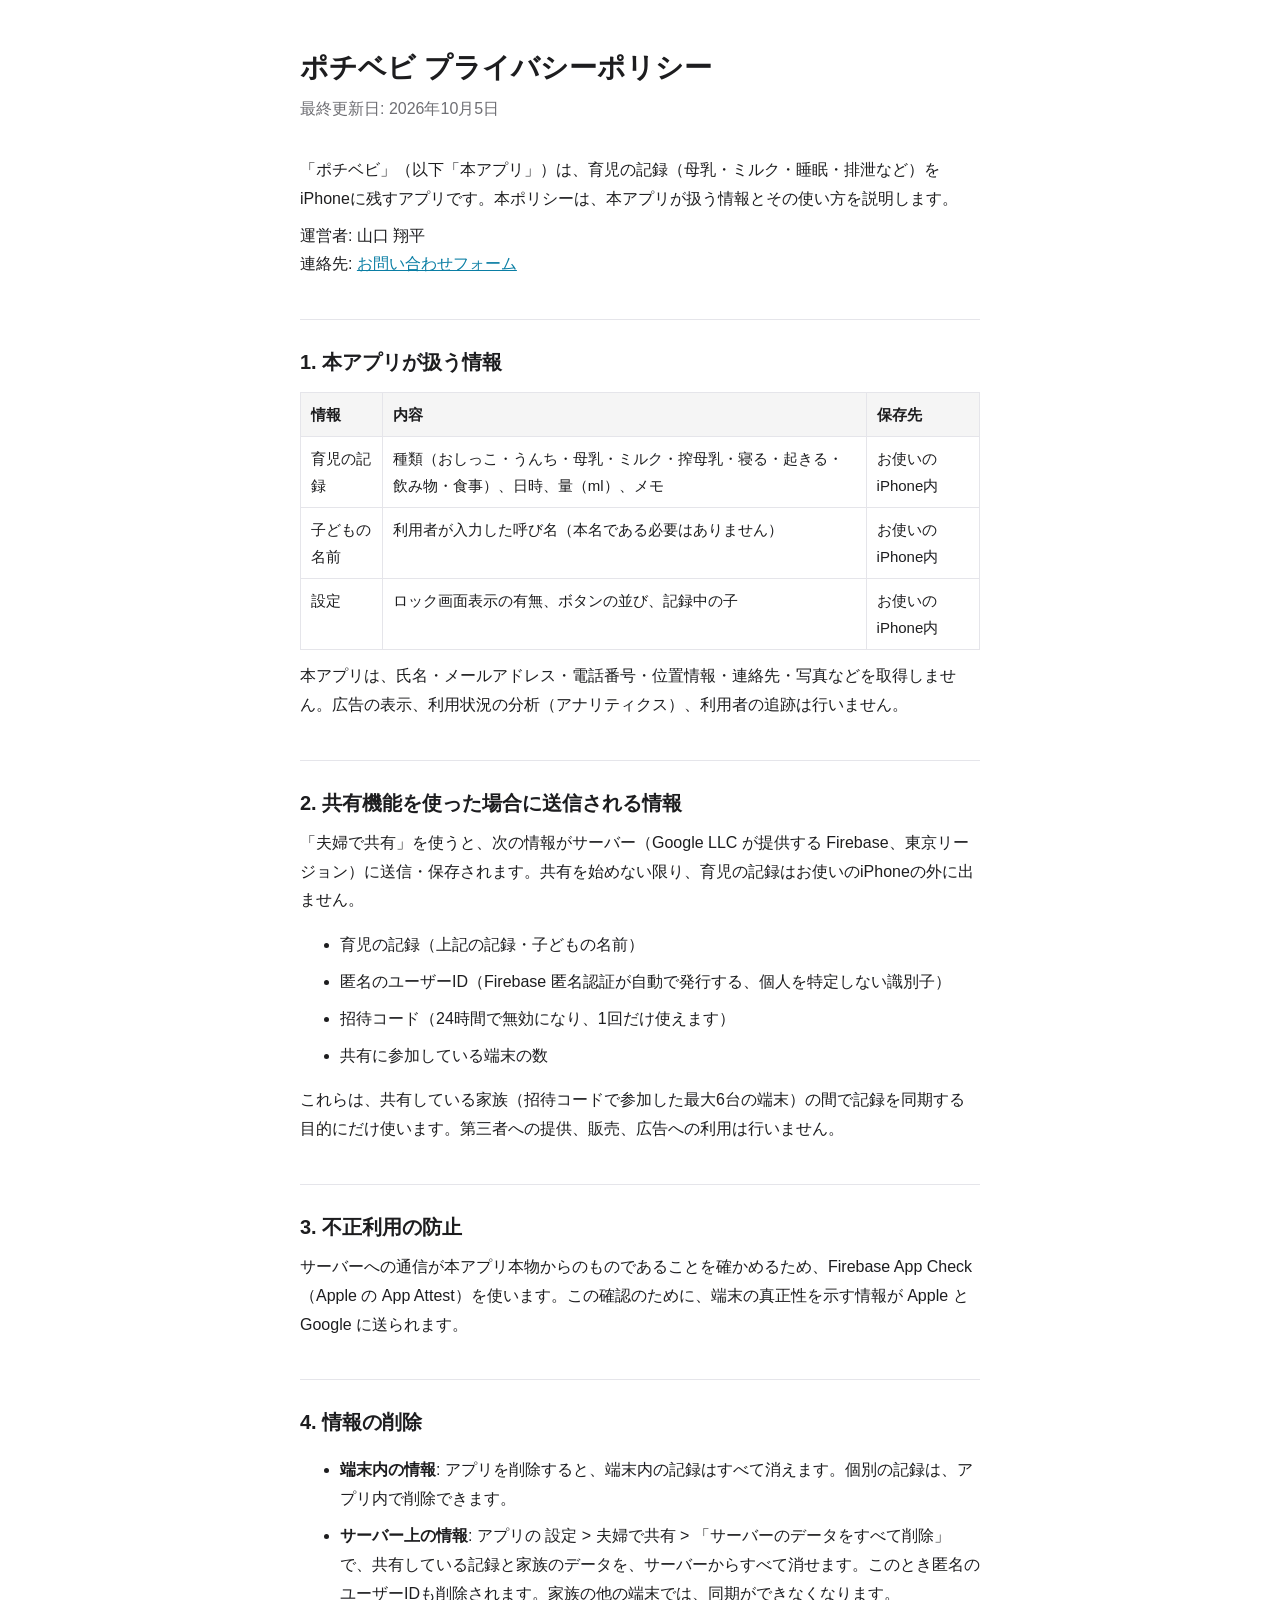
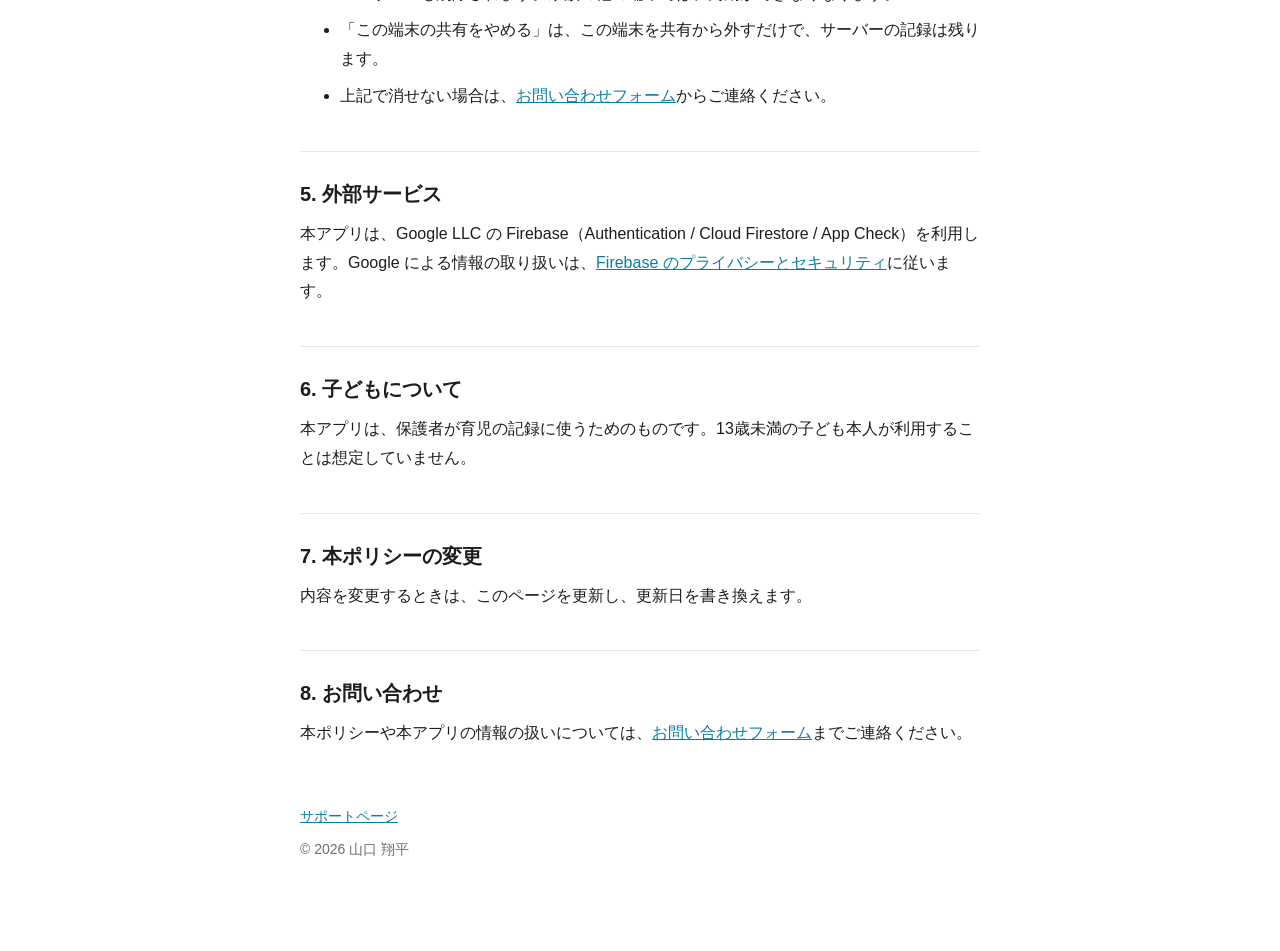
==== privacy.html @ d969e41c "ポチベビのサポートページとプライバシーポリシー Co-Authored-By: Claude Sonnet 5.5 <noreply@anthropic.com>" ====
<!doctype html>
<html lang="ja">
<head>
<meta charset="utf-8">
<meta name="viewport" content="width=device-width, initial-scale=1">
<title>ポチベビ プライバシーポリシー</title>
<link rel="stylesheet" href="style.css">
</head>
<body>
<main>
<h1>ポチベビ プライバシーポリシー</h1>
<p class="lead">最終更新日: 2026年10月5日</p>

<p>「ポチベビ」（以下「本アプリ」）は、育児の記録（母乳・ミルク・睡眠・排泄など）をiPhoneに残すアプリです。本ポリシーは、本アプリが扱う情報とその使い方を説明します。</p>
<p>運営者: 山口 翔平<br>連絡先: <a href="https://docs.google.com/forms/d/e/1FAIpQLSfen49fy6Xwc88jlpA7DFT-27siMevrAxBzcOBmrE91WLg9Kw/viewform">お問い合わせフォーム</a></p>

<h2>1. 本アプリが扱う情報</h2>
<table>
<tr><th>情報</th><th>内容</th><th>保存先</th></tr>
<tr><td>育児の記録</td><td>種類（おしっこ・うんち・母乳・ミルク・搾母乳・寝る・起きる・飲み物・食事）、日時、量（ml）、メモ</td><td>お使いのiPhone内</td></tr>
<tr><td>子どもの名前</td><td>利用者が入力した呼び名（本名である必要はありません）</td><td>お使いのiPhone内</td></tr>
<tr><td>設定</td><td>ロック画面表示の有無、ボタンの並び、記録中の子</td><td>お使いのiPhone内</td></tr>
</table>
<p>本アプリは、氏名・メールアドレス・電話番号・位置情報・連絡先・写真などを取得しません。広告の表示、利用状況の分析（アナリティクス）、利用者の追跡は行いません。</p>

<h2>2. 共有機能を使った場合に送信される情報</h2>
<p>「夫婦で共有」を使うと、次の情報がサーバー（Google LLC が提供する Firebase、東京リージョン）に送信・保存されます。共有を始めない限り、育児の記録はお使いのiPhoneの外に出ません。</p>
<ul>
<li>育児の記録（上記の記録・子どもの名前）</li>
<li>匿名のユーザーID（Firebase 匿名認証が自動で発行する、個人を特定しない識別子）</li>
<li>招待コード（24時間で無効になり、1回だけ使えます）</li>
<li>共有に参加している端末の数</li>
</ul>
<p>これらは、共有している家族（招待コードで参加した最大6台の端末）の間で記録を同期する目的にだけ使います。第三者への提供、販売、広告への利用は行いません。</p>

<h2>3. 不正利用の防止</h2>
<p>サーバーへの通信が本アプリ本物からのものであることを確かめるため、Firebase App Check（Apple の App Attest）を使います。この確認のために、端末の真正性を示す情報が Apple と Google に送られます。</p>

<h2>4. 情報の削除</h2>
<ul>
<li><strong>端末内の情報</strong>: アプリを削除すると、端末内の記録はすべて消えます。個別の記録は、アプリ内で削除できます。</li>
<li><strong>サーバー上の情報</strong>: アプリの 設定 &gt; 夫婦で共有 &gt; 「サーバーのデータをすべて削除」で、共有している記録と家族のデータを、サーバーからすべて消せます。このとき匿名のユーザーIDも削除されます。家族の他の端末では、同期ができなくなります。</li>
<li>「この端末の共有をやめる」は、この端末を共有から外すだけで、サーバーの記録は残ります。</li>
<li>上記で消せない場合は、<a href="https://docs.google.com/forms/d/e/1FAIpQLSfen49fy6Xwc88jlpA7DFT-27siMevrAxBzcOBmrE91WLg9Kw/viewform">お問い合わせフォーム</a>からご連絡ください。</li>
</ul>

<h2>5. 外部サービス</h2>
<p>本アプリは、Google LLC の Firebase（Authentication / Cloud Firestore / App Check）を利用します。Google による情報の取り扱いは、<a href="https://firebase.google.com/support/privacy">Firebase のプライバシーとセキュリティ</a>に従います。</p>

<h2>6. 子どもについて</h2>
<p>本アプリは、保護者が育児の記録に使うためのものです。13歳未満の子ども本人が利用することは想定していません。</p>

<h2>7. 本ポリシーの変更</h2>
<p>内容を変更するときは、このページを更新し、更新日を書き換えます。</p>

<h2>8. お問い合わせ</h2>
<p>本ポリシーや本アプリの情報の扱いについては、<a href="https://docs.google.com/forms/d/e/1FAIpQLSfen49fy6Xwc88jlpA7DFT-27siMevrAxBzcOBmrE91WLg9Kw/viewform">お問い合わせフォーム</a>までご連絡ください。</p>

<footer>
<nav><a href="index.html">サポートページ</a></nav>
<p>© 2026 山口 翔平</p>
</footer>
</main>
</body>
</html>
---- style.css ----
:root { --fg:#1d1d1f; --muted:#6e6e73; --bg:#fff; --line:#e5e5ea; --accent:#0a7ea4; }
@media (prefers-color-scheme: dark) { :root { --fg:#f5f5f7; --muted:#a1a1a6; --bg:#111; --line:#2c2c2e; --accent:#5ac8fa; } }
* { box-sizing:border-box; }
body { margin:0; background:var(--bg); color:var(--fg); font:16px/1.8 -apple-system,BlinkMacSystemFont,"Hiragino Sans","Hiragino Kaku Gothic ProN","Noto Sans JP",sans-serif; }
main { max-width:720px; margin:0 auto; padding:48px 20px 80px; }
h1 { font-size:28px; line-height:1.4; margin:0 0 8px; }
h2 { font-size:20px; margin:40px 0 8px; padding-top:24px; border-top:1px solid var(--line); }
p, li { margin:8px 0; }
.lead { color:var(--muted); margin-bottom:32px; }
a { color:var(--accent); }
table { border-collapse:collapse; width:100%; margin:12px 0; font-size:15px; }
th, td { border:1px solid var(--line); padding:8px 10px; text-align:left; vertical-align:top; }
th { background:rgba(127,127,127,.08); }
.btn { display:inline-block; padding:10px 20px; border-radius:10px; background:var(--accent); color:#fff; text-decoration:none; font-weight:600; }
footer { margin-top:56px; color:var(--muted); font-size:14px; }
nav a { margin-right:16px; }
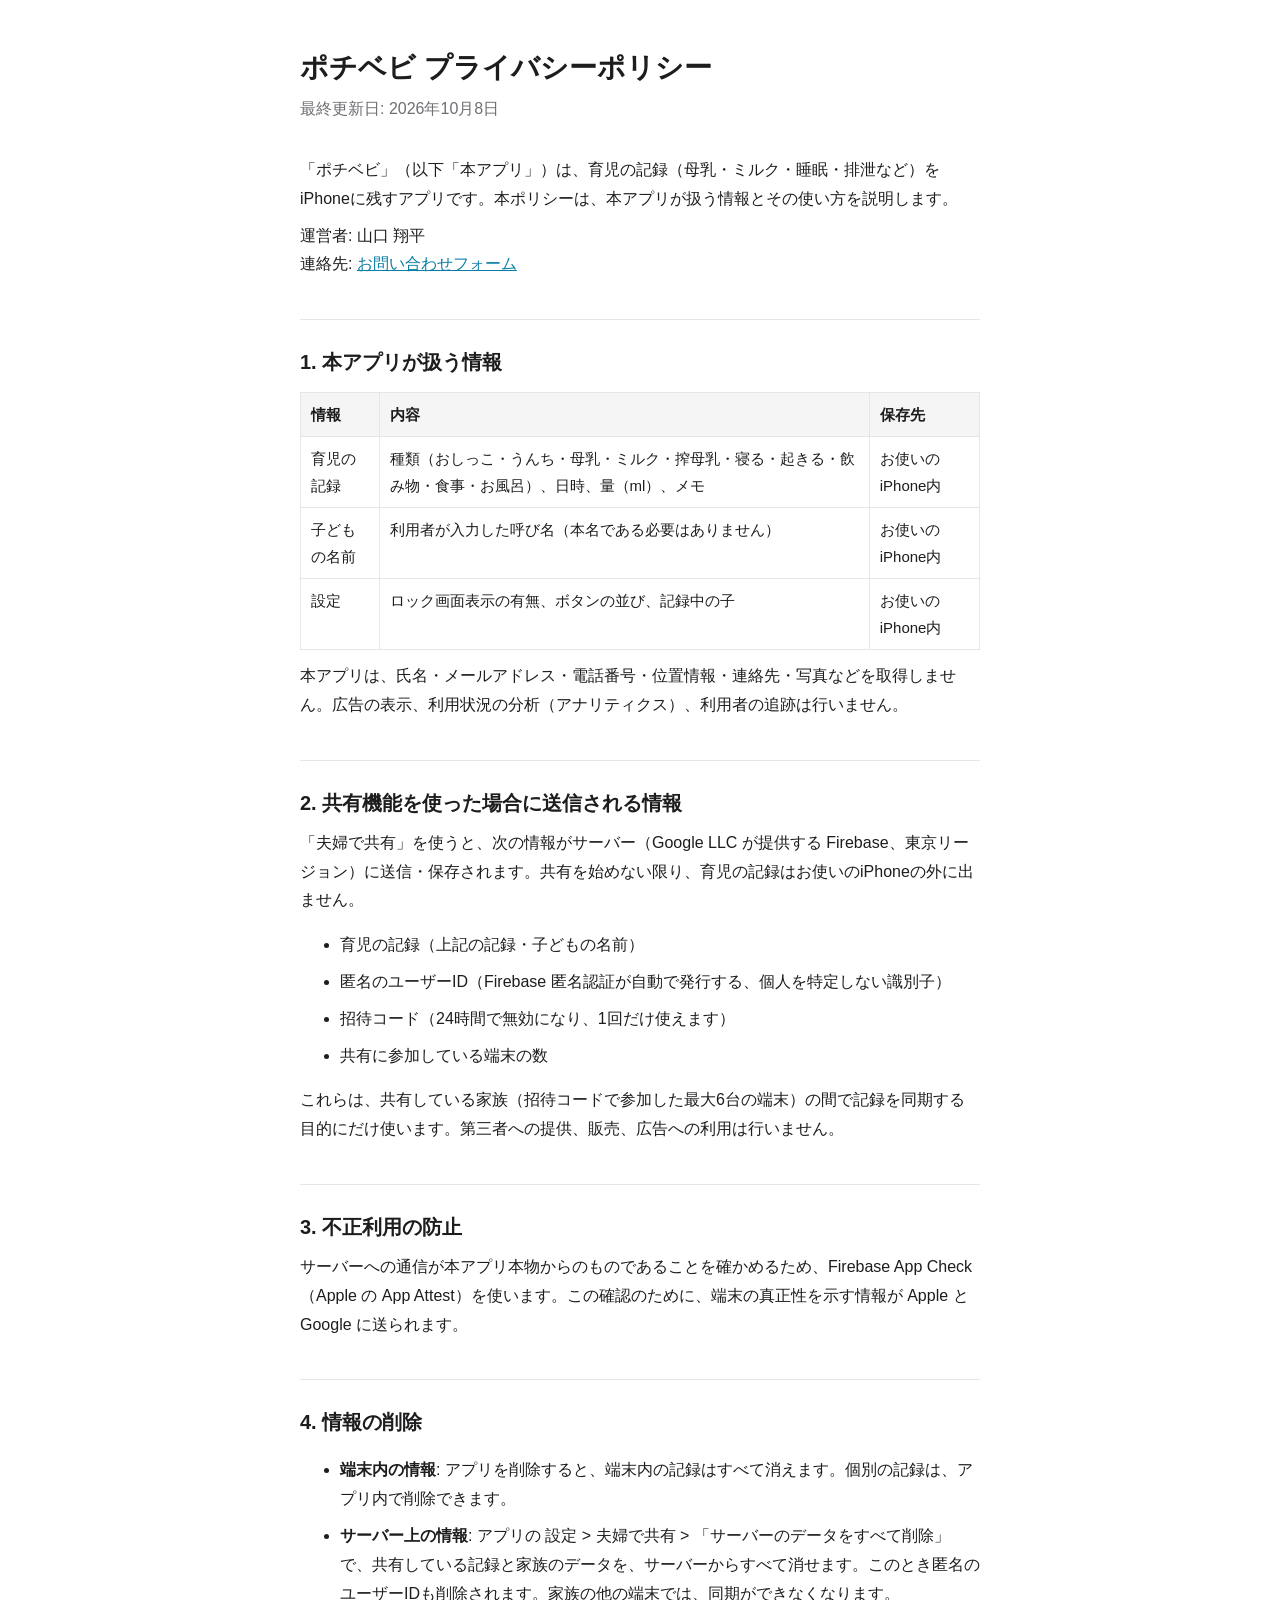
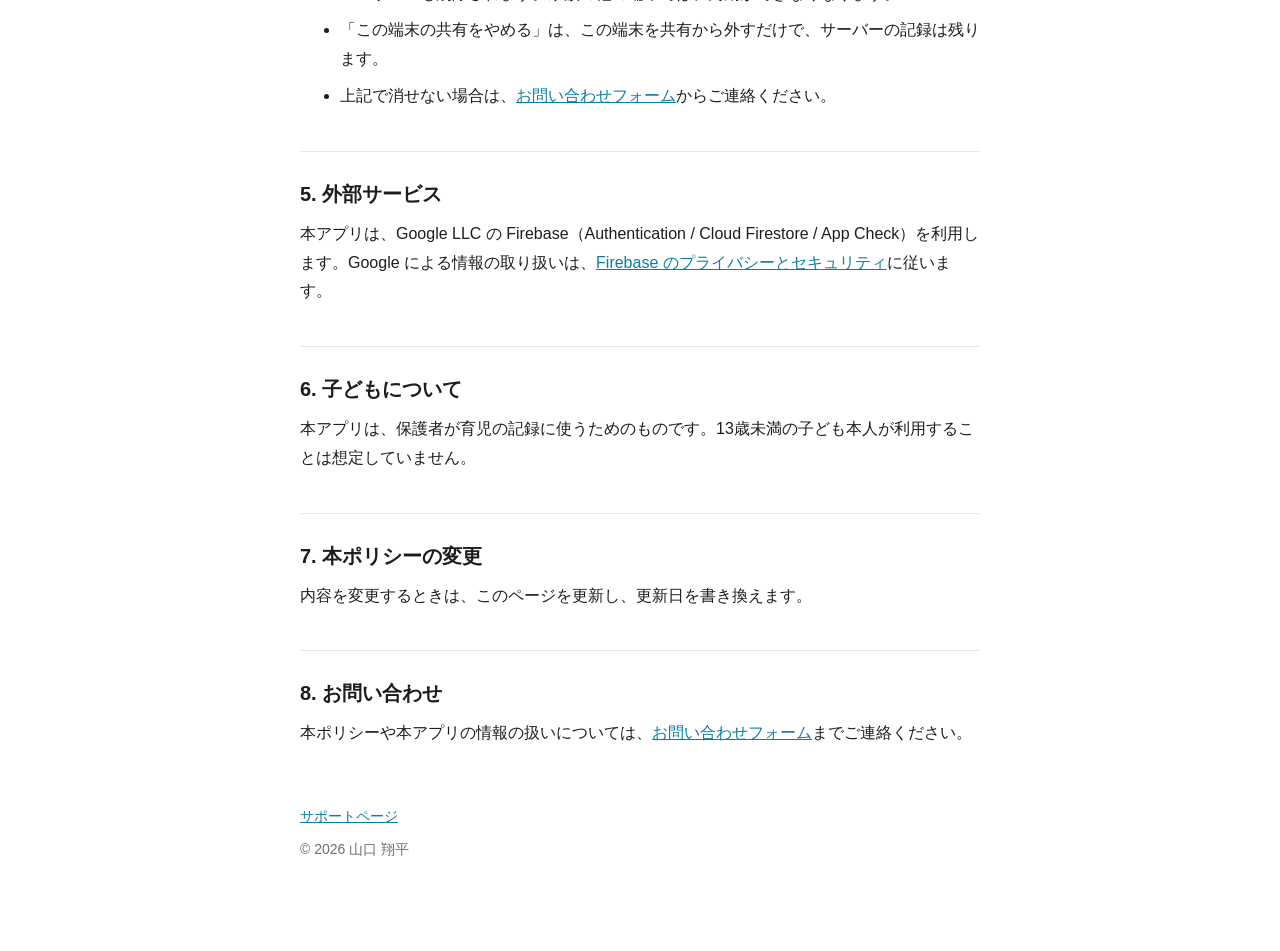
==== commit 78c96b08: "プライバシーポリシー: 記録の種類に「お風呂」を追加（1.0.1） Co-Authored-By: Claude Opus 5.5 <noreply@anthropic.com>" ====
--- a/privacy.html
+++ b/privacy.html
@@ -9,7 +9,7 @@
 <body>
 <main>
 <h1>ポチベビ プライバシーポリシー</h1>
-<p class="lead">最終更新日: 2026年10月5日</p>
+<p class="lead">最終更新日: 2026年10月8日</p>
 
 <p>「ポチベビ」（以下「本アプリ」）は、育児の記録（母乳・ミルク・睡眠・排泄など）をiPhoneに残すアプリです。本ポリシーは、本アプリが扱う情報とその使い方を説明します。</p>
 <p>運営者: 山口 翔平<br>連絡先: <a href="https://docs.google.com/forms/d/e/1FAIpQLSfen49fy6Xwc88jlpA7DFT-27siMevrAxBzcOBmrE91WLg9Kw/viewform">お問い合わせフォーム</a></p>
@@ -17,7 +17,7 @@
 <h2>1. 本アプリが扱う情報</h2>
 <table>
 <tr><th>情報</th><th>内容</th><th>保存先</th></tr>
-<tr><td>育児の記録</td><td>種類（おしっこ・うんち・母乳・ミルク・搾母乳・寝る・起きる・飲み物・食事）、日時、量（ml）、メモ</td><td>お使いのiPhone内</td></tr>
+<tr><td>育児の記録</td><td>種類（おしっこ・うんち・母乳・ミルク・搾母乳・寝る・起きる・飲み物・食事・お風呂）、日時、量（ml）、メモ</td><td>お使いのiPhone内</td></tr>
 <tr><td>子どもの名前</td><td>利用者が入力した呼び名（本名である必要はありません）</td><td>お使いのiPhone内</td></tr>
 <tr><td>設定</td><td>ロック画面表示の有無、ボタンの並び、記録中の子</td><td>お使いのiPhone内</td></tr>
 </table>
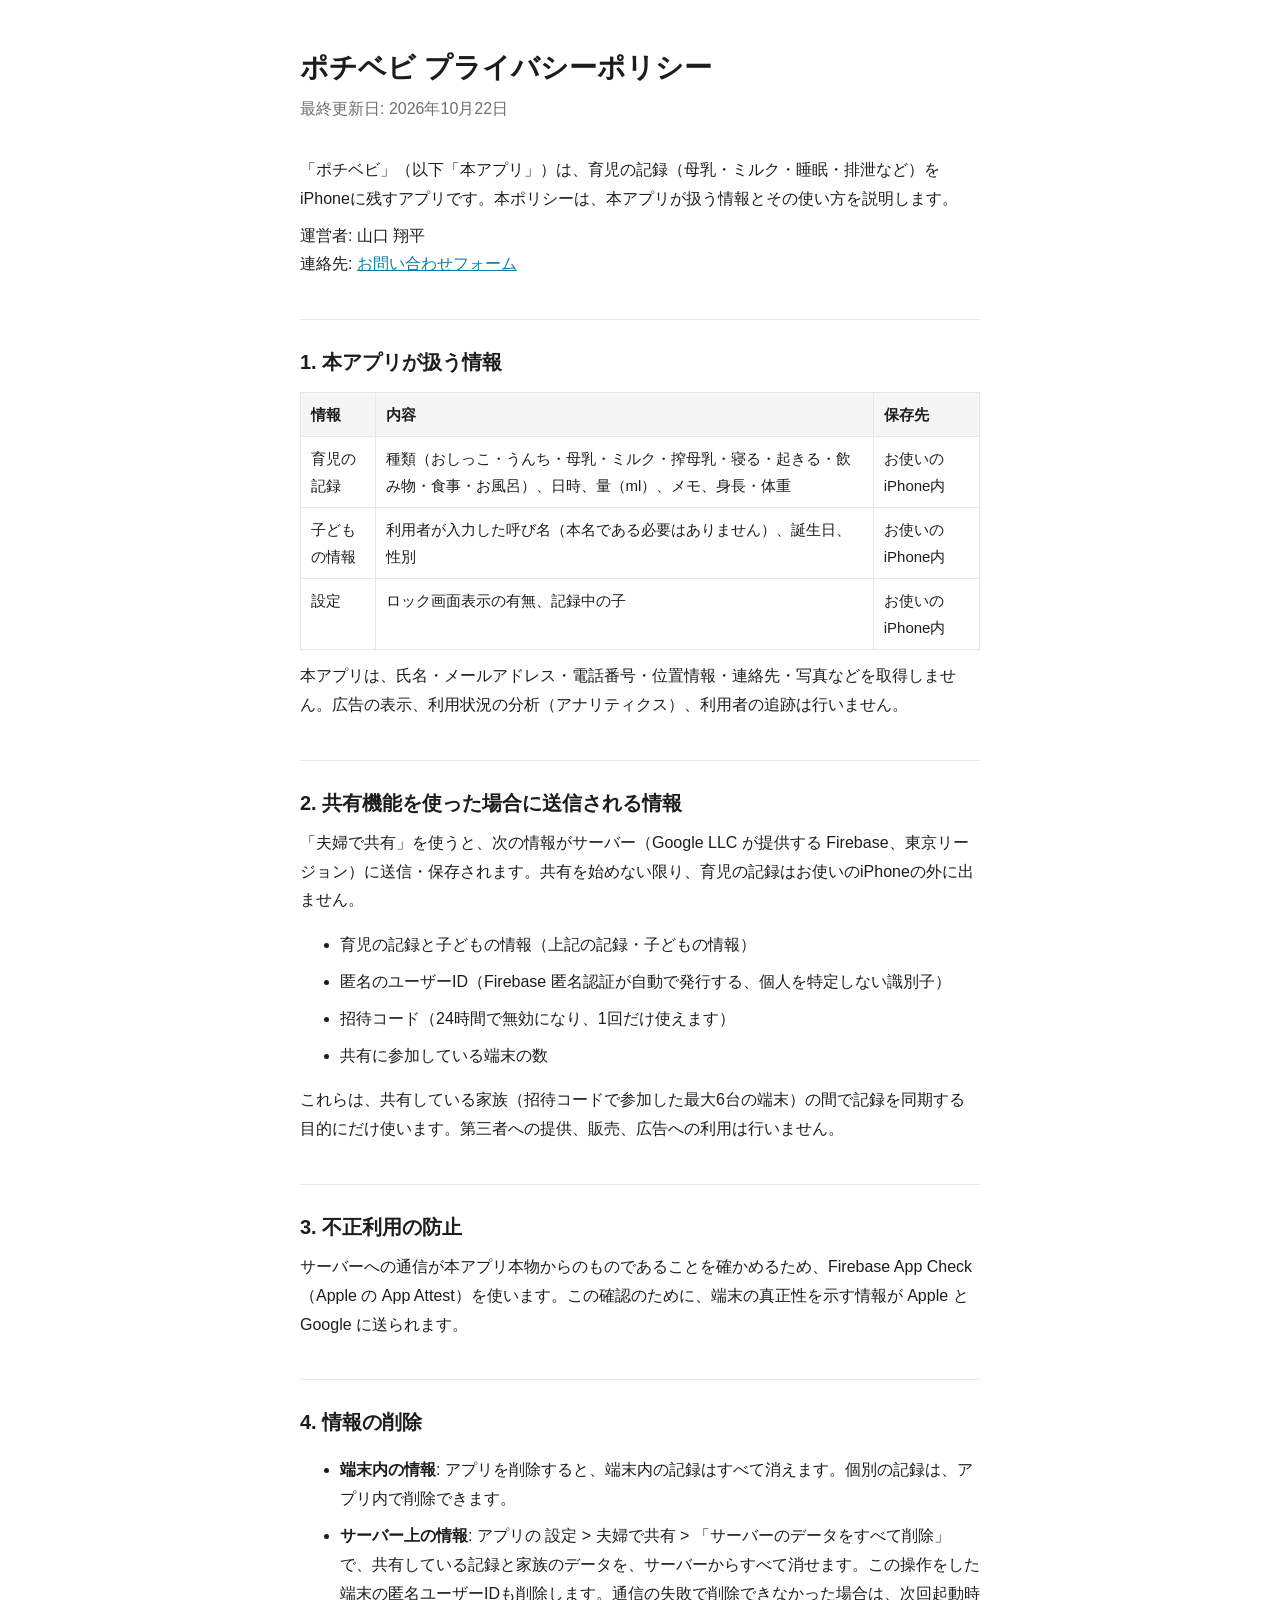
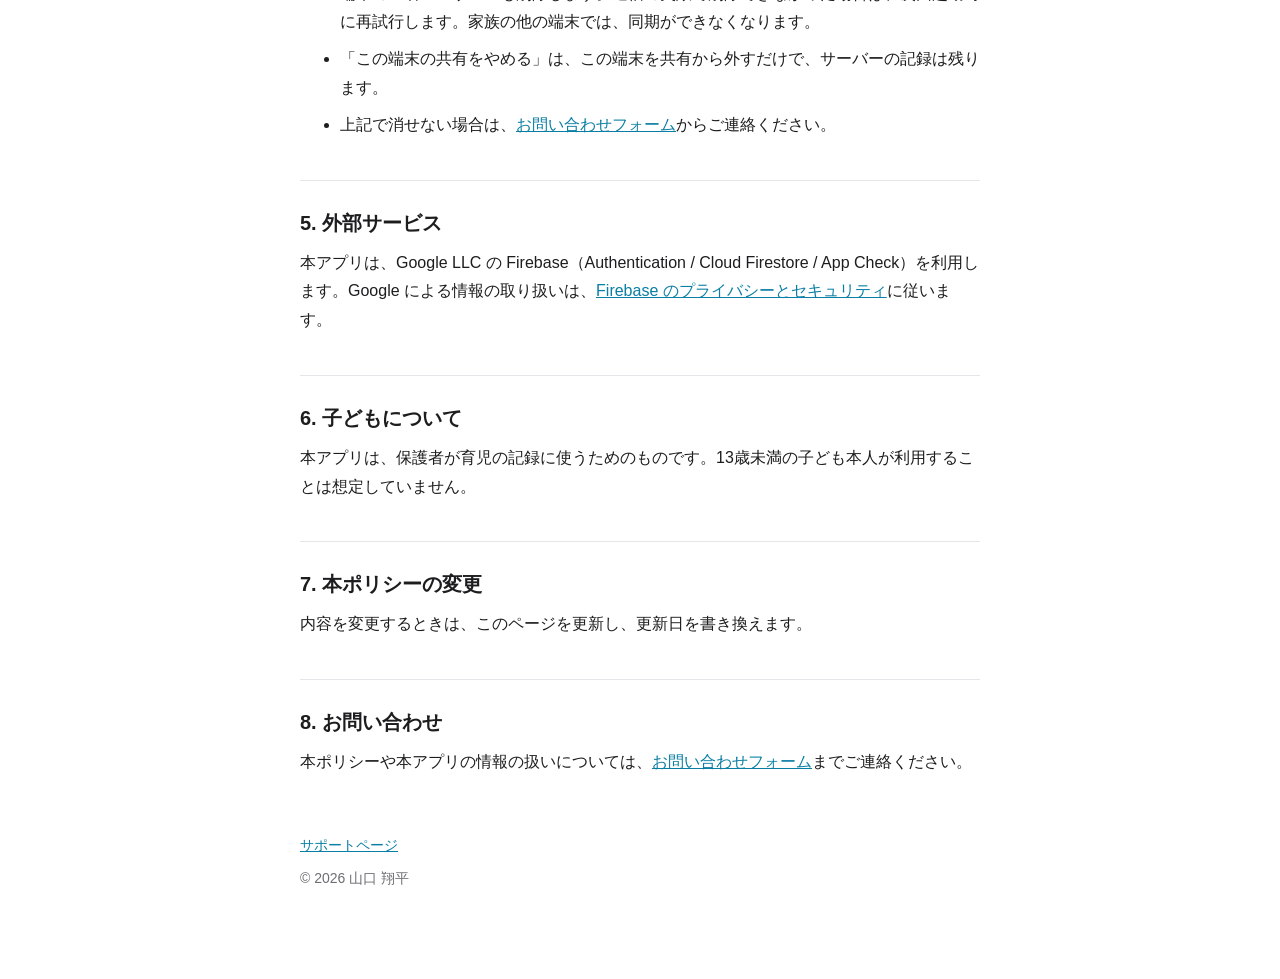
==== commit 643b62b9: "docs: update privacy policy for shared data" ====
--- a/privacy.html
+++ b/privacy.html
@@ -9,7 +9,7 @@
 <body>
 <main>
 <h1>ポチベビ プライバシーポリシー</h1>
-<p class="lead">最終更新日: 2026年10月8日</p>
+<p class="lead">最終更新日: 2026年10月22日</p>
 
 <p>「ポチベビ」（以下「本アプリ」）は、育児の記録（母乳・ミルク・睡眠・排泄など）をiPhoneに残すアプリです。本ポリシーは、本アプリが扱う情報とその使い方を説明します。</p>
 <p>運営者: 山口 翔平<br>連絡先: <a href="https://docs.google.com/forms/d/e/1FAIpQLSfen49fy6Xwc88jlpA7DFT-27siMevrAxBzcOBmrE91WLg9Kw/viewform">お問い合わせフォーム</a></p>
@@ -17,16 +17,16 @@
 <h2>1. 本アプリが扱う情報</h2>
 <table>
 <tr><th>情報</th><th>内容</th><th>保存先</th></tr>
-<tr><td>育児の記録</td><td>種類（おしっこ・うんち・母乳・ミルク・搾母乳・寝る・起きる・飲み物・食事・お風呂）、日時、量（ml）、メモ</td><td>お使いのiPhone内</td></tr>
-<tr><td>子どもの名前</td><td>利用者が入力した呼び名（本名である必要はありません）</td><td>お使いのiPhone内</td></tr>
-<tr><td>設定</td><td>ロック画面表示の有無、ボタンの並び、記録中の子</td><td>お使いのiPhone内</td></tr>
+<tr><td>育児の記録</td><td>種類（おしっこ・うんち・母乳・ミルク・搾母乳・寝る・起きる・飲み物・食事・お風呂）、日時、量（ml）、メモ、身長・体重</td><td>お使いのiPhone内</td></tr>
+<tr><td>子どもの情報</td><td>利用者が入力した呼び名（本名である必要はありません）、誕生日、性別</td><td>お使いのiPhone内</td></tr>
+<tr><td>設定</td><td>ロック画面表示の有無、記録中の子</td><td>お使いのiPhone内</td></tr>
 </table>
 <p>本アプリは、氏名・メールアドレス・電話番号・位置情報・連絡先・写真などを取得しません。広告の表示、利用状況の分析（アナリティクス）、利用者の追跡は行いません。</p>
 
 <h2>2. 共有機能を使った場合に送信される情報</h2>
 <p>「夫婦で共有」を使うと、次の情報がサーバー（Google LLC が提供する Firebase、東京リージョン）に送信・保存されます。共有を始めない限り、育児の記録はお使いのiPhoneの外に出ません。</p>
 <ul>
-<li>育児の記録（上記の記録・子どもの名前）</li>
+<li>育児の記録と子どもの情報（上記の記録・子どもの情報）</li>
 <li>匿名のユーザーID（Firebase 匿名認証が自動で発行する、個人を特定しない識別子）</li>
 <li>招待コード（24時間で無効になり、1回だけ使えます）</li>
 <li>共有に参加している端末の数</li>
@@ -39,7 +39,7 @@
 <h2>4. 情報の削除</h2>
 <ul>
 <li><strong>端末内の情報</strong>: アプリを削除すると、端末内の記録はすべて消えます。個別の記録は、アプリ内で削除できます。</li>
-<li><strong>サーバー上の情報</strong>: アプリの 設定 &gt; 夫婦で共有 &gt; 「サーバーのデータをすべて削除」で、共有している記録と家族のデータを、サーバーからすべて消せます。このとき匿名のユーザーIDも削除されます。家族の他の端末では、同期ができなくなります。</li>
+<li><strong>サーバー上の情報</strong>: アプリの 設定 &gt; 夫婦で共有 &gt; 「サーバーのデータをすべて削除」で、共有している記録と家族のデータを、サーバーからすべて消せます。この操作をした端末の匿名ユーザーIDも削除します。通信の失敗で削除できなかった場合は、次回起動時に再試行します。家族の他の端末では、同期ができなくなります。</li>
 <li>「この端末の共有をやめる」は、この端末を共有から外すだけで、サーバーの記録は残ります。</li>
 <li>上記で消せない場合は、<a href="https://docs.google.com/forms/d/e/1FAIpQLSfen49fy6Xwc88jlpA7DFT-27siMevrAxBzcOBmrE91WLg9Kw/viewform">お問い合わせフォーム</a>からご連絡ください。</li>
 </ul>
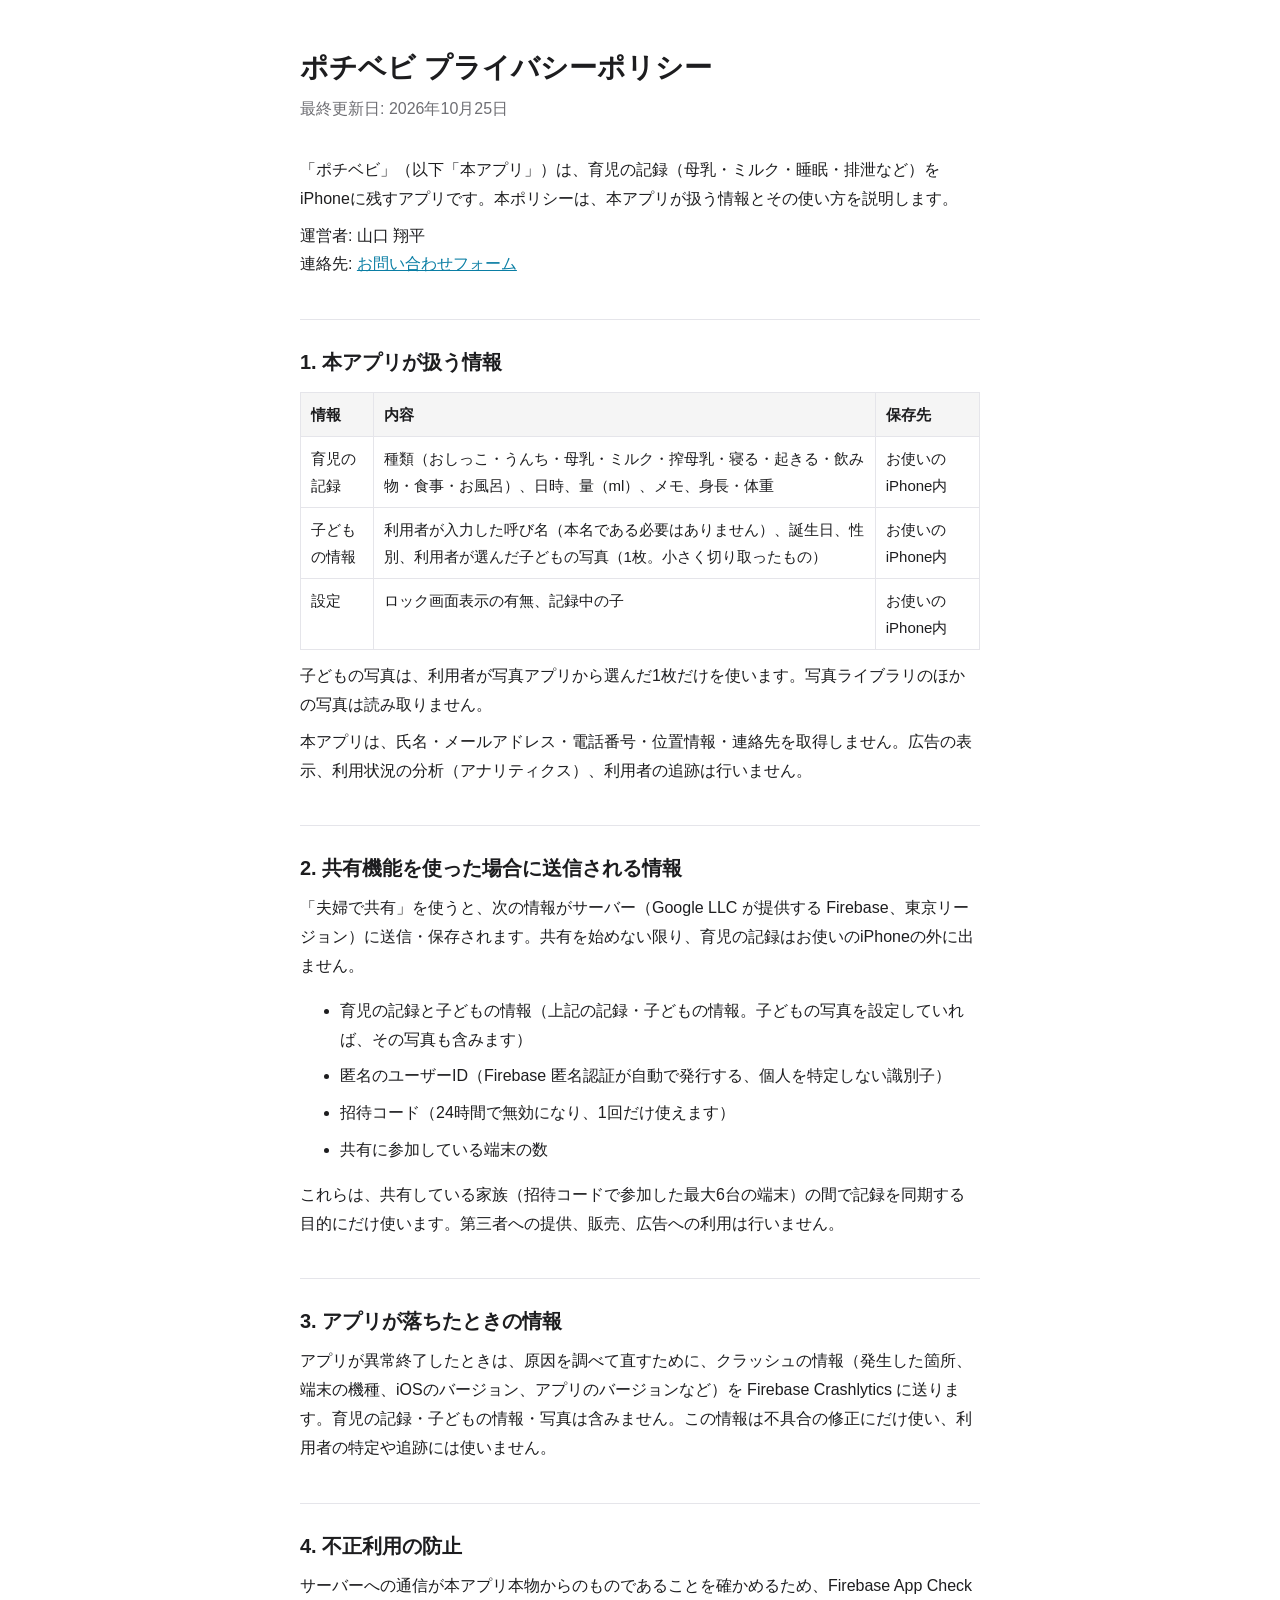
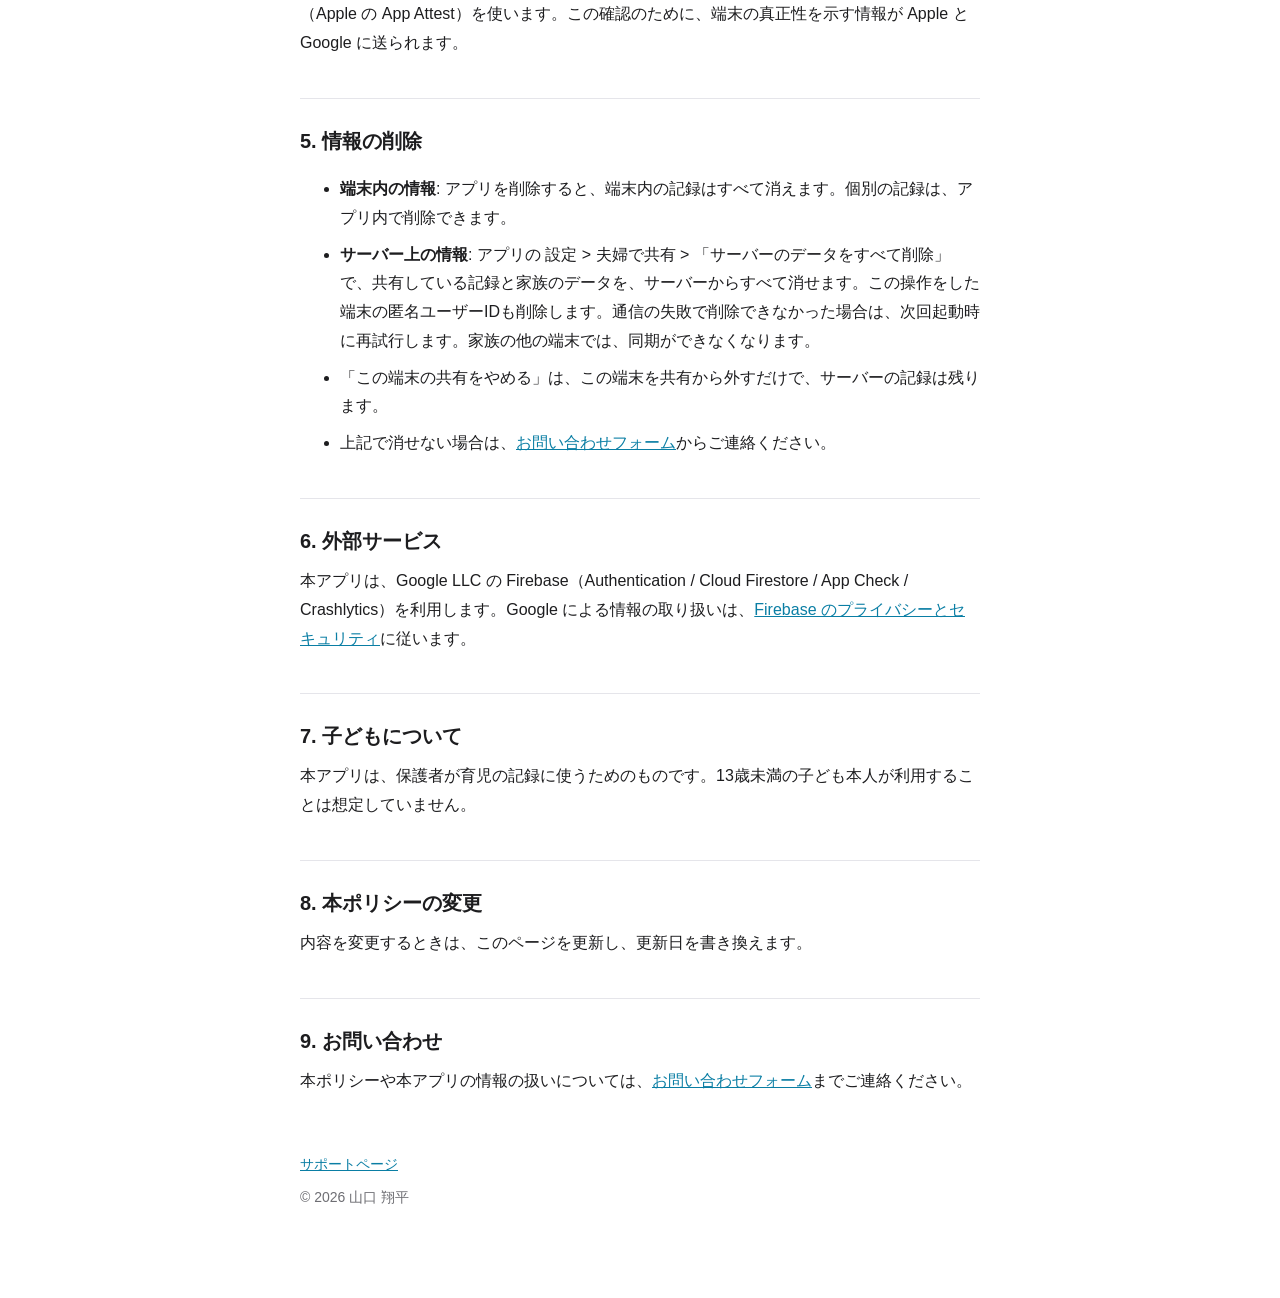
==== commit 67f425ae: "プライバシーポリシー: 子供の写真の共有とクラッシュ情報の送信を追記 Co-Authored-By: Claude Opus 5.5 <noreply@anthropic.com>" ====
--- a/privacy.html
+++ b/privacy.html
@@ -9,7 +9,7 @@
 <body>
 <main>
 <h1>ポチベビ プライバシーポリシー</h1>
-<p class="lead">最終更新日: 2026年10月22日</p>
+<p class="lead">最終更新日: 2026年10月25日</p>
 
 <p>「ポチベビ」（以下「本アプリ」）は、育児の記録（母乳・ミルク・睡眠・排泄など）をiPhoneに残すアプリです。本ポリシーは、本アプリが扱う情報とその使い方を説明します。</p>
 <p>運営者: 山口 翔平<br>連絡先: <a href="https://docs.google.com/forms/d/e/1FAIpQLSfen49fy6Xwc88jlpA7DFT-27siMevrAxBzcOBmrE91WLg9Kw/viewform">お問い合わせフォーム</a></p>
@@ -18,25 +18,29 @@
 <table>
 <tr><th>情報</th><th>内容</th><th>保存先</th></tr>
 <tr><td>育児の記録</td><td>種類（おしっこ・うんち・母乳・ミルク・搾母乳・寝る・起きる・飲み物・食事・お風呂）、日時、量（ml）、メモ、身長・体重</td><td>お使いのiPhone内</td></tr>
-<tr><td>子どもの情報</td><td>利用者が入力した呼び名（本名である必要はありません）、誕生日、性別</td><td>お使いのiPhone内</td></tr>
+<tr><td>子どもの情報</td><td>利用者が入力した呼び名（本名である必要はありません）、誕生日、性別、利用者が選んだ子どもの写真（1枚。小さく切り取ったもの）</td><td>お使いのiPhone内</td></tr>
 <tr><td>設定</td><td>ロック画面表示の有無、記録中の子</td><td>お使いのiPhone内</td></tr>
 </table>
-<p>本アプリは、氏名・メールアドレス・電話番号・位置情報・連絡先・写真などを取得しません。広告の表示、利用状況の分析（アナリティクス）、利用者の追跡は行いません。</p>
+<p>子どもの写真は、利用者が写真アプリから選んだ1枚だけを使います。写真ライブラリのほかの写真は読み取りません。</p>
+<p>本アプリは、氏名・メールアドレス・電話番号・位置情報・連絡先を取得しません。広告の表示、利用状況の分析（アナリティクス）、利用者の追跡は行いません。</p>
 
 <h2>2. 共有機能を使った場合に送信される情報</h2>
 <p>「夫婦で共有」を使うと、次の情報がサーバー（Google LLC が提供する Firebase、東京リージョン）に送信・保存されます。共有を始めない限り、育児の記録はお使いのiPhoneの外に出ません。</p>
 <ul>
-<li>育児の記録と子どもの情報（上記の記録・子どもの情報）</li>
+<li>育児の記録と子どもの情報（上記の記録・子どもの情報。子どもの写真を設定していれば、その写真も含みます）</li>
 <li>匿名のユーザーID（Firebase 匿名認証が自動で発行する、個人を特定しない識別子）</li>
 <li>招待コード（24時間で無効になり、1回だけ使えます）</li>
 <li>共有に参加している端末の数</li>
 </ul>
 <p>これらは、共有している家族（招待コードで参加した最大6台の端末）の間で記録を同期する目的にだけ使います。第三者への提供、販売、広告への利用は行いません。</p>
 
-<h2>3. 不正利用の防止</h2>
+<h2>3. アプリが落ちたときの情報</h2>
+<p>アプリが異常終了したときは、原因を調べて直すために、クラッシュの情報（発生した箇所、端末の機種、iOSのバージョン、アプリのバージョンなど）を Firebase Crashlytics に送ります。育児の記録・子どもの情報・写真は含みません。この情報は不具合の修正にだけ使い、利用者の特定や追跡には使いません。</p>
+
+<h2>4. 不正利用の防止</h2>
 <p>サーバーへの通信が本アプリ本物からのものであることを確かめるため、Firebase App Check（Apple の App Attest）を使います。この確認のために、端末の真正性を示す情報が Apple と Google に送られます。</p>
 
-<h2>4. 情報の削除</h2>
+<h2>5. 情報の削除</h2>
 <ul>
 <li><strong>端末内の情報</strong>: アプリを削除すると、端末内の記録はすべて消えます。個別の記録は、アプリ内で削除できます。</li>
 <li><strong>サーバー上の情報</strong>: アプリの 設定 &gt; 夫婦で共有 &gt; 「サーバーのデータをすべて削除」で、共有している記録と家族のデータを、サーバーからすべて消せます。この操作をした端末の匿名ユーザーIDも削除します。通信の失敗で削除できなかった場合は、次回起動時に再試行します。家族の他の端末では、同期ができなくなります。</li>
@@ -44,16 +48,16 @@
 <li>上記で消せない場合は、<a href="https://docs.google.com/forms/d/e/1FAIpQLSfen49fy6Xwc88jlpA7DFT-27siMevrAxBzcOBmrE91WLg9Kw/viewform">お問い合わせフォーム</a>からご連絡ください。</li>
 </ul>
 
-<h2>5. 外部サービス</h2>
-<p>本アプリは、Google LLC の Firebase（Authentication / Cloud Firestore / App Check）を利用します。Google による情報の取り扱いは、<a href="https://firebase.google.com/support/privacy">Firebase のプライバシーとセキュリティ</a>に従います。</p>
+<h2>6. 外部サービス</h2>
+<p>本アプリは、Google LLC の Firebase（Authentication / Cloud Firestore / App Check / Crashlytics）を利用します。Google による情報の取り扱いは、<a href="https://firebase.google.com/support/privacy">Firebase のプライバシーとセキュリティ</a>に従います。</p>
 
-<h2>6. 子どもについて</h2>
+<h2>7. 子どもについて</h2>
 <p>本アプリは、保護者が育児の記録に使うためのものです。13歳未満の子ども本人が利用することは想定していません。</p>
 
-<h2>7. 本ポリシーの変更</h2>
+<h2>8. 本ポリシーの変更</h2>
 <p>内容を変更するときは、このページを更新し、更新日を書き換えます。</p>
 
-<h2>8. お問い合わせ</h2>
+<h2>9. お問い合わせ</h2>
 <p>本ポリシーや本アプリの情報の扱いについては、<a href="https://docs.google.com/forms/d/e/1FAIpQLSfen49fy6Xwc88jlpA7DFT-27siMevrAxBzcOBmrE91WLg9Kw/viewform">お問い合わせフォーム</a>までご連絡ください。</p>
 
 <footer>
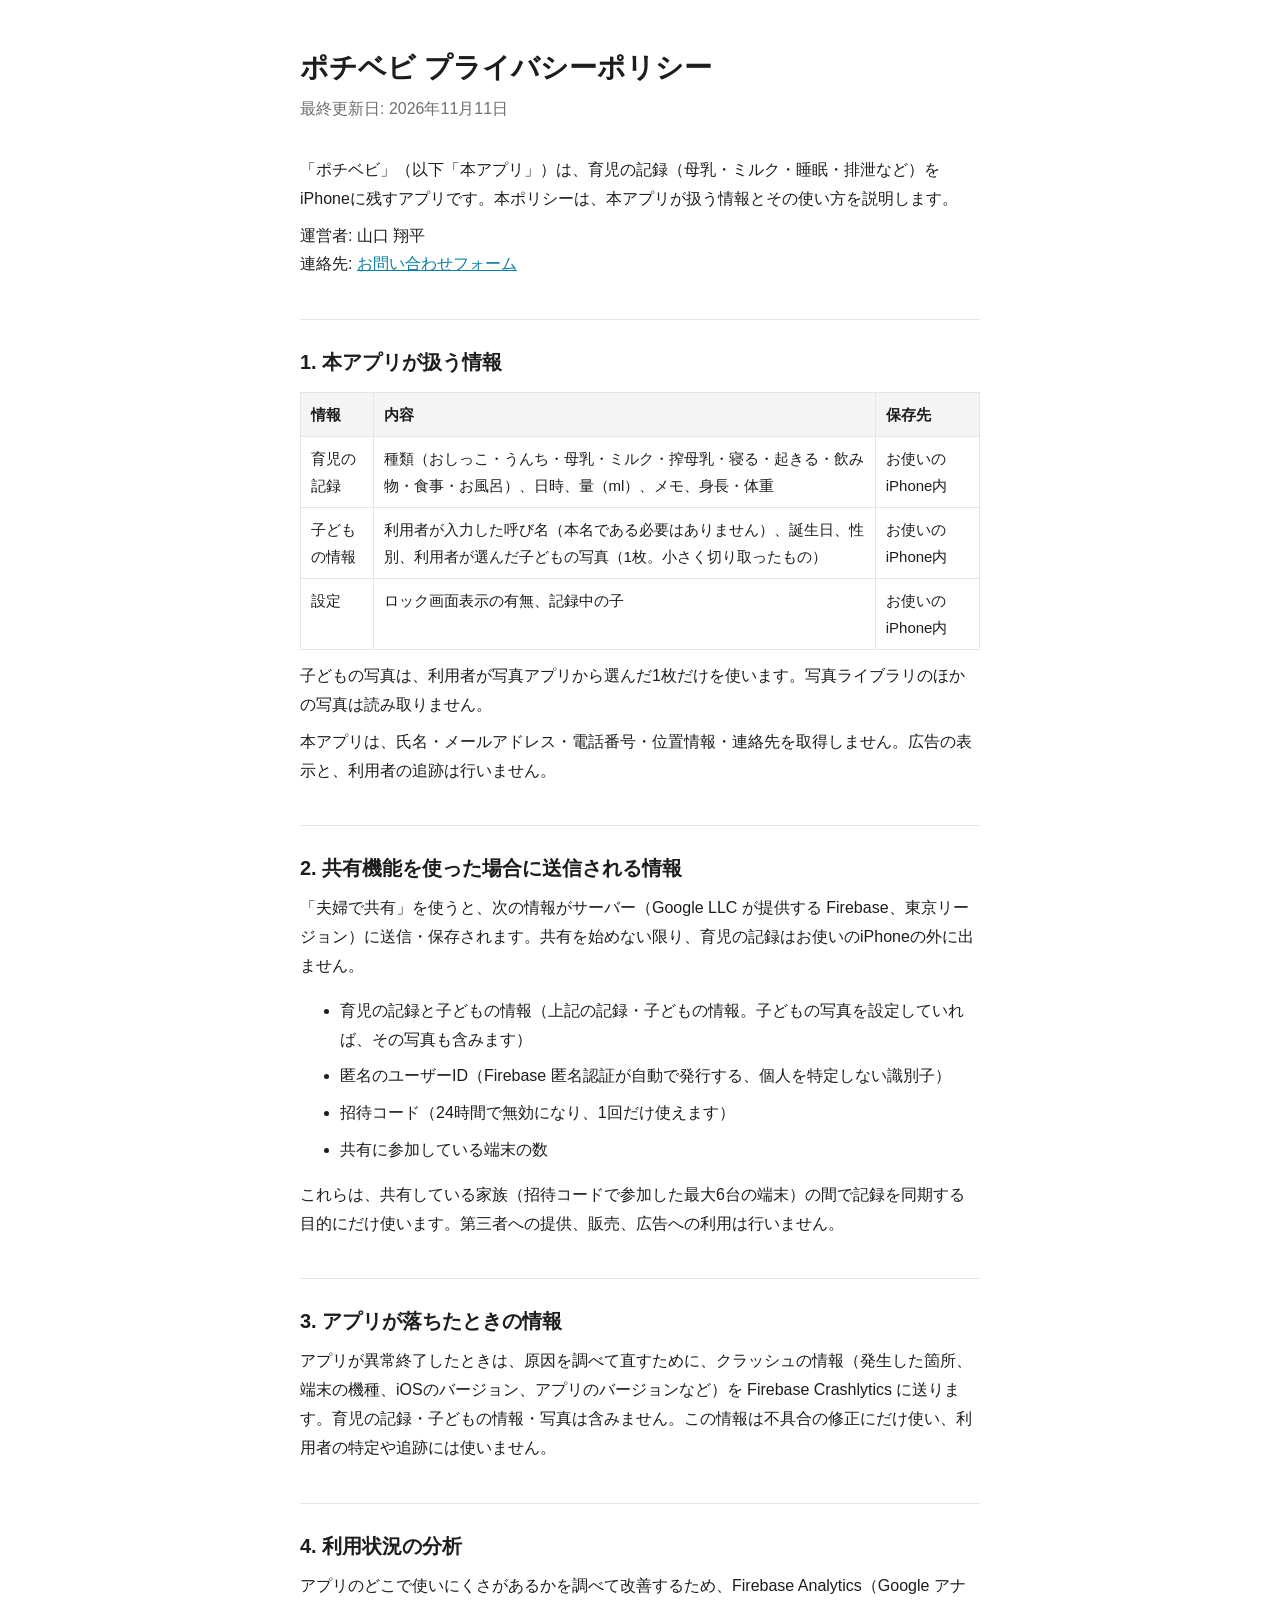
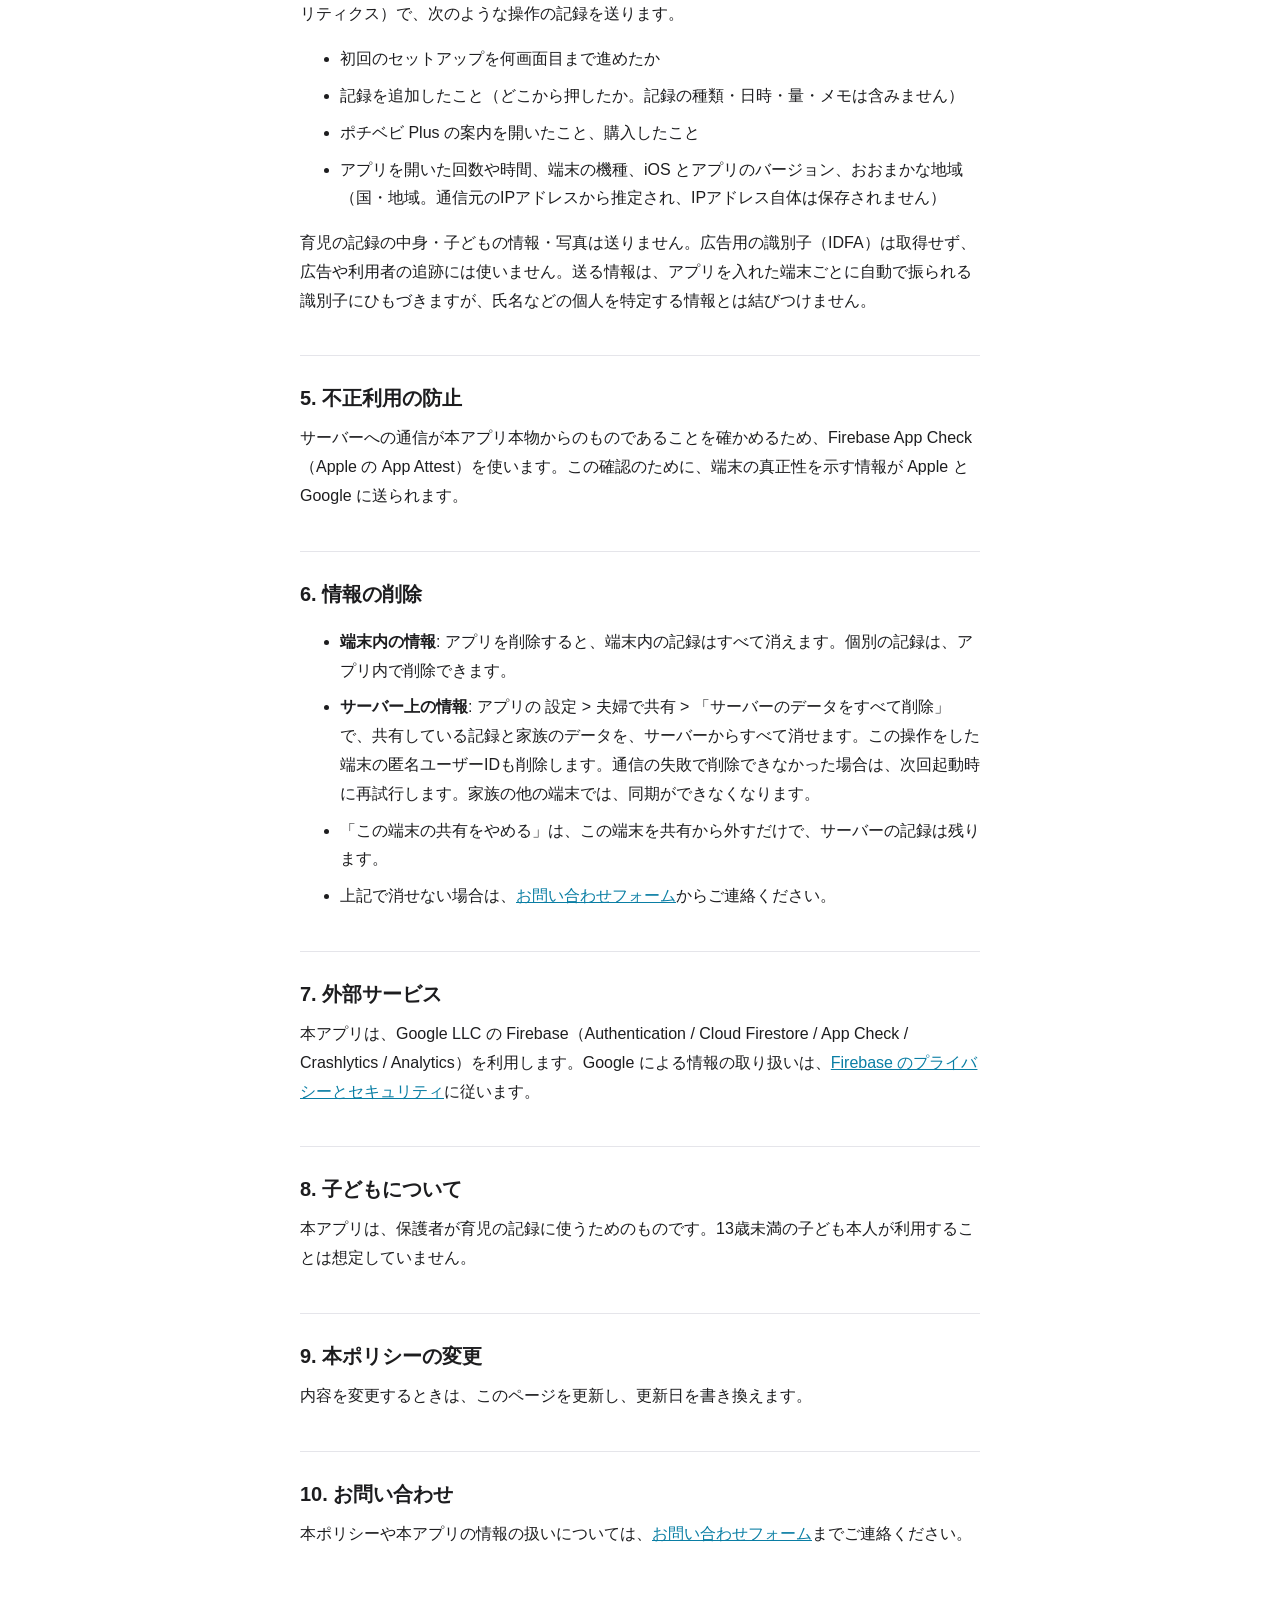
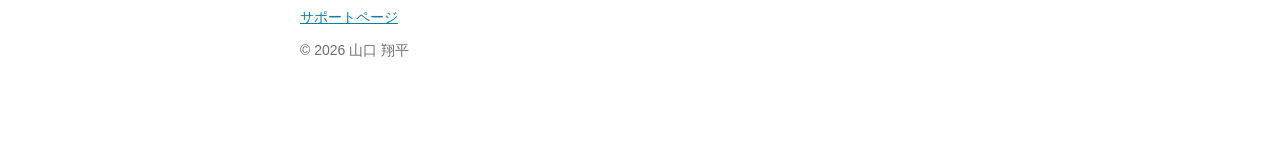
==== commit dc1d49df: "プライバシーポリシー: 利用状況の分析（Firebase Analytics）を追記 Co-Authored-By: Claude Opus 5.5 <noreply@anthropic.com>" ====
--- a/privacy.html
+++ b/privacy.html
@@ -9,7 +9,7 @@
 <body>
 <main>
 <h1>ポチベビ プライバシーポリシー</h1>
-<p class="lead">最終更新日: 2026年10月25日</p>
+<p class="lead">最終更新日: 2026年11月11日</p>
 
 <p>「ポチベビ」（以下「本アプリ」）は、育児の記録（母乳・ミルク・睡眠・排泄など）をiPhoneに残すアプリです。本ポリシーは、本アプリが扱う情報とその使い方を説明します。</p>
 <p>運営者: 山口 翔平<br>連絡先: <a href="https://docs.google.com/forms/d/e/1FAIpQLSfen49fy6Xwc88jlpA7DFT-27siMevrAxBzcOBmrE91WLg9Kw/viewform">お問い合わせフォーム</a></p>
@@ -22,7 +22,7 @@
 <tr><td>設定</td><td>ロック画面表示の有無、記録中の子</td><td>お使いのiPhone内</td></tr>
 </table>
 <p>子どもの写真は、利用者が写真アプリから選んだ1枚だけを使います。写真ライブラリのほかの写真は読み取りません。</p>
-<p>本アプリは、氏名・メールアドレス・電話番号・位置情報・連絡先を取得しません。広告の表示、利用状況の分析（アナリティクス）、利用者の追跡は行いません。</p>
+<p>本アプリは、氏名・メールアドレス・電話番号・位置情報・連絡先を取得しません。広告の表示と、利用者の追跡は行いません。</p>
 
 <h2>2. 共有機能を使った場合に送信される情報</h2>
 <p>「夫婦で共有」を使うと、次の情報がサーバー（Google LLC が提供する Firebase、東京リージョン）に送信・保存されます。共有を始めない限り、育児の記録はお使いのiPhoneの外に出ません。</p>
@@ -37,10 +37,20 @@
 <h2>3. アプリが落ちたときの情報</h2>
 <p>アプリが異常終了したときは、原因を調べて直すために、クラッシュの情報（発生した箇所、端末の機種、iOSのバージョン、アプリのバージョンなど）を Firebase Crashlytics に送ります。育児の記録・子どもの情報・写真は含みません。この情報は不具合の修正にだけ使い、利用者の特定や追跡には使いません。</p>
 
-<h2>4. 不正利用の防止</h2>
+<h2>4. 利用状況の分析</h2>
+<p>アプリのどこで使いにくさがあるかを調べて改善するため、Firebase Analytics（Google アナリティクス）で、次のような操作の記録を送ります。</p>
+<ul>
+<li>初回のセットアップを何画面目まで進めたか</li>
+<li>記録を追加したこと（どこから押したか。記録の種類・日時・量・メモは含みません）</li>
+<li>ポチベビ Plus の案内を開いたこと、購入したこと</li>
+<li>アプリを開いた回数や時間、端末の機種、iOS とアプリのバージョン、おおまかな地域（国・地域。通信元のIPアドレスから推定され、IPアドレス自体は保存されません）</li>
+</ul>
+<p>育児の記録の中身・子どもの情報・写真は送りません。広告用の識別子（IDFA）は取得せず、広告や利用者の追跡には使いません。送る情報は、アプリを入れた端末ごとに自動で振られる識別子にひもづきますが、氏名などの個人を特定する情報とは結びつけません。</p>
+
+<h2>5. 不正利用の防止</h2>
 <p>サーバーへの通信が本アプリ本物からのものであることを確かめるため、Firebase App Check（Apple の App Attest）を使います。この確認のために、端末の真正性を示す情報が Apple と Google に送られます。</p>
 
-<h2>5. 情報の削除</h2>
+<h2>6. 情報の削除</h2>
 <ul>
 <li><strong>端末内の情報</strong>: アプリを削除すると、端末内の記録はすべて消えます。個別の記録は、アプリ内で削除できます。</li>
 <li><strong>サーバー上の情報</strong>: アプリの 設定 &gt; 夫婦で共有 &gt; 「サーバーのデータをすべて削除」で、共有している記録と家族のデータを、サーバーからすべて消せます。この操作をした端末の匿名ユーザーIDも削除します。通信の失敗で削除できなかった場合は、次回起動時に再試行します。家族の他の端末では、同期ができなくなります。</li>
@@ -48,16 +58,16 @@
 <li>上記で消せない場合は、<a href="https://docs.google.com/forms/d/e/1FAIpQLSfen49fy6Xwc88jlpA7DFT-27siMevrAxBzcOBmrE91WLg9Kw/viewform">お問い合わせフォーム</a>からご連絡ください。</li>
 </ul>
 
-<h2>6. 外部サービス</h2>
-<p>本アプリは、Google LLC の Firebase（Authentication / Cloud Firestore / App Check / Crashlytics）を利用します。Google による情報の取り扱いは、<a href="https://firebase.google.com/support/privacy">Firebase のプライバシーとセキュリティ</a>に従います。</p>
+<h2>7. 外部サービス</h2>
+<p>本アプリは、Google LLC の Firebase（Authentication / Cloud Firestore / App Check / Crashlytics / Analytics）を利用します。Google による情報の取り扱いは、<a href="https://firebase.google.com/support/privacy">Firebase のプライバシーとセキュリティ</a>に従います。</p>
 
-<h2>7. 子どもについて</h2>
+<h2>8. 子どもについて</h2>
 <p>本アプリは、保護者が育児の記録に使うためのものです。13歳未満の子ども本人が利用することは想定していません。</p>
 
-<h2>8. 本ポリシーの変更</h2>
+<h2>9. 本ポリシーの変更</h2>
 <p>内容を変更するときは、このページを更新し、更新日を書き換えます。</p>
 
-<h2>9. お問い合わせ</h2>
+<h2>10. お問い合わせ</h2>
 <p>本ポリシーや本アプリの情報の扱いについては、<a href="https://docs.google.com/forms/d/e/1FAIpQLSfen49fy6Xwc88jlpA7DFT-27siMevrAxBzcOBmrE91WLg9Kw/viewform">お問い合わせフォーム</a>までご連絡ください。</p>
 
 <footer>
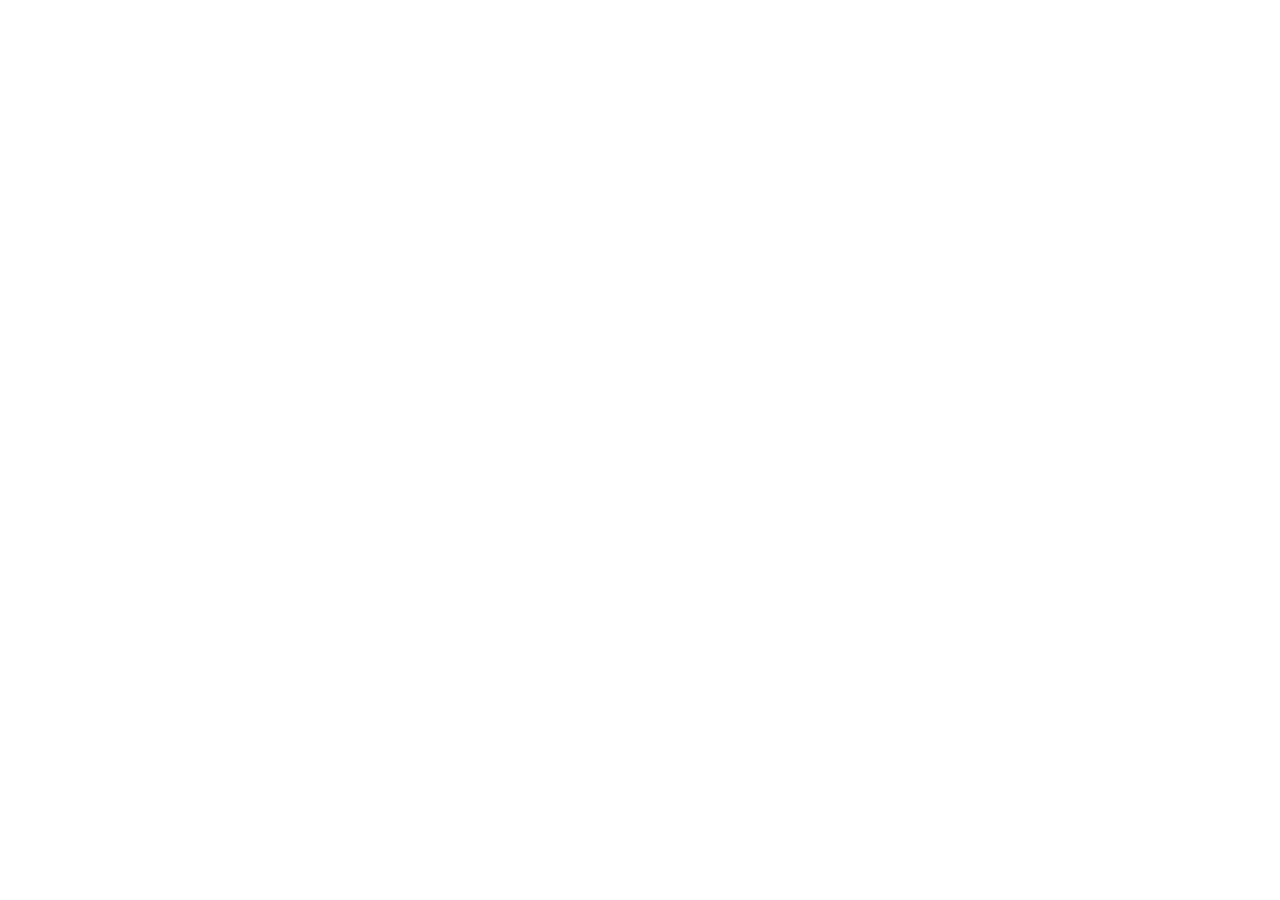
==== commit 1105d6f4: "kufudesign.com へ移転したので、新しいページへ送る 配信済みの古い版のアプリがこの URL を開くので、ページは残して転送だけする。  Co-Authored-By: Claude Op" ====
--- a/privacy.html
+++ b/privacy.html
@@ -3,77 +3,13 @@
 <head>
 <meta charset="utf-8">
 <meta name="viewport" content="width=device-width, initial-scale=1">
-<title>ポチベビ プライバシーポリシー</title>
-<link rel="stylesheet" href="style.css">
+<title>ポチベビ プライバシーポリシー（移転しました）</title>
+<link rel="canonical" href="https://kufudesign.com/ja/pochibaby/privacy.html">
+<meta http-equiv="refresh" content="0; url=https://kufudesign.com/ja/pochibaby/privacy.html">
+<meta name="robots" content="noindex">
+<script>location.replace("https://kufudesign.com/ja/pochibaby/privacy.html" + location.hash);</script>
 </head>
 <body>
-<main>
-<h1>ポチベビ プライバシーポリシー</h1>
-<p class="lead">最終更新日: 2026年11月11日</p>
-
-<p>「ポチベビ」（以下「本アプリ」）は、育児の記録（母乳・ミルク・睡眠・排泄など）をiPhoneに残すアプリです。本ポリシーは、本アプリが扱う情報とその使い方を説明します。</p>
-<p>運営者: 山口 翔平<br>連絡先: <a href="https://docs.google.com/forms/d/e/1FAIpQLSfen49fy6Xwc88jlpA7DFT-27siMevrAxBzcOBmrE91WLg9Kw/viewform">お問い合わせフォーム</a></p>
-
-<h2>1. 本アプリが扱う情報</h2>
-<table>
-<tr><th>情報</th><th>内容</th><th>保存先</th></tr>
-<tr><td>育児の記録</td><td>種類（おしっこ・うんち・母乳・ミルク・搾母乳・寝る・起きる・飲み物・食事・お風呂）、日時、量（ml）、メモ、身長・体重</td><td>お使いのiPhone内</td></tr>
-<tr><td>子どもの情報</td><td>利用者が入力した呼び名（本名である必要はありません）、誕生日、性別、利用者が選んだ子どもの写真（1枚。小さく切り取ったもの）</td><td>お使いのiPhone内</td></tr>
-<tr><td>設定</td><td>ロック画面表示の有無、記録中の子</td><td>お使いのiPhone内</td></tr>
-</table>
-<p>子どもの写真は、利用者が写真アプリから選んだ1枚だけを使います。写真ライブラリのほかの写真は読み取りません。</p>
-<p>本アプリは、氏名・メールアドレス・電話番号・位置情報・連絡先を取得しません。広告の表示と、利用者の追跡は行いません。</p>
-
-<h2>2. 共有機能を使った場合に送信される情報</h2>
-<p>「夫婦で共有」を使うと、次の情報がサーバー（Google LLC が提供する Firebase、東京リージョン）に送信・保存されます。共有を始めない限り、育児の記録はお使いのiPhoneの外に出ません。</p>
-<ul>
-<li>育児の記録と子どもの情報（上記の記録・子どもの情報。子どもの写真を設定していれば、その写真も含みます）</li>
-<li>匿名のユーザーID（Firebase 匿名認証が自動で発行する、個人を特定しない識別子）</li>
-<li>招待コード（24時間で無効になり、1回だけ使えます）</li>
-<li>共有に参加している端末の数</li>
-</ul>
-<p>これらは、共有している家族（招待コードで参加した最大6台の端末）の間で記録を同期する目的にだけ使います。第三者への提供、販売、広告への利用は行いません。</p>
-
-<h2>3. アプリが落ちたときの情報</h2>
-<p>アプリが異常終了したときは、原因を調べて直すために、クラッシュの情報（発生した箇所、端末の機種、iOSのバージョン、アプリのバージョンなど）を Firebase Crashlytics に送ります。育児の記録・子どもの情報・写真は含みません。この情報は不具合の修正にだけ使い、利用者の特定や追跡には使いません。</p>
-
-<h2>4. 利用状況の分析</h2>
-<p>アプリのどこで使いにくさがあるかを調べて改善するため、Firebase Analytics（Google アナリティクス）で、次のような操作の記録を送ります。</p>
-<ul>
-<li>初回のセットアップを何画面目まで進めたか</li>
-<li>記録を追加したこと（どこから押したか。記録の種類・日時・量・メモは含みません）</li>
-<li>ポチベビ Plus の案内を開いたこと、購入したこと</li>
-<li>アプリを開いた回数や時間、端末の機種、iOS とアプリのバージョン、おおまかな地域（国・地域。通信元のIPアドレスから推定され、IPアドレス自体は保存されません）</li>
-</ul>
-<p>育児の記録の中身・子どもの情報・写真は送りません。広告用の識別子（IDFA）は取得せず、広告や利用者の追跡には使いません。送る情報は、アプリを入れた端末ごとに自動で振られる識別子にひもづきますが、氏名などの個人を特定する情報とは結びつけません。</p>
-
-<h2>5. 不正利用の防止</h2>
-<p>サーバーへの通信が本アプリ本物からのものであることを確かめるため、Firebase App Check（Apple の App Attest）を使います。この確認のために、端末の真正性を示す情報が Apple と Google に送られます。</p>
-
-<h2>6. 情報の削除</h2>
-<ul>
-<li><strong>端末内の情報</strong>: アプリを削除すると、端末内の記録はすべて消えます。個別の記録は、アプリ内で削除できます。</li>
-<li><strong>サーバー上の情報</strong>: アプリの 設定 &gt; 夫婦で共有 &gt; 「サーバーのデータをすべて削除」で、共有している記録と家族のデータを、サーバーからすべて消せます。この操作をした端末の匿名ユーザーIDも削除します。通信の失敗で削除できなかった場合は、次回起動時に再試行します。家族の他の端末では、同期ができなくなります。</li>
-<li>「この端末の共有をやめる」は、この端末を共有から外すだけで、サーバーの記録は残ります。</li>
-<li>上記で消せない場合は、<a href="https://docs.google.com/forms/d/e/1FAIpQLSfen49fy6Xwc88jlpA7DFT-27siMevrAxBzcOBmrE91WLg9Kw/viewform">お問い合わせフォーム</a>からご連絡ください。</li>
-</ul>
-
-<h2>7. 外部サービス</h2>
-<p>本アプリは、Google LLC の Firebase（Authentication / Cloud Firestore / App Check / Crashlytics / Analytics）を利用します。Google による情報の取り扱いは、<a href="https://firebase.google.com/support/privacy">Firebase のプライバシーとセキュリティ</a>に従います。</p>
-
-<h2>8. 子どもについて</h2>
-<p>本アプリは、保護者が育児の記録に使うためのものです。13歳未満の子ども本人が利用することは想定していません。</p>
-
-<h2>9. 本ポリシーの変更</h2>
-<p>内容を変更するときは、このページを更新し、更新日を書き換えます。</p>
-
-<h2>10. お問い合わせ</h2>
-<p>本ポリシーや本アプリの情報の扱いについては、<a href="https://docs.google.com/forms/d/e/1FAIpQLSfen49fy6Xwc88jlpA7DFT-27siMevrAxBzcOBmrE91WLg9Kw/viewform">お問い合わせフォーム</a>までご連絡ください。</p>
-
-<footer>
-<nav><a href="index.html">サポートページ</a></nav>
-<p>© 2026 山口 翔平</p>
-</footer>
-</main>
+<p>このページは移転しました。<a href="https://kufudesign.com/ja/pochibaby/privacy.html">https://kufudesign.com/ja/pochibaby/privacy.html</a> へ移動します。</p>
 </body>
 </html>
